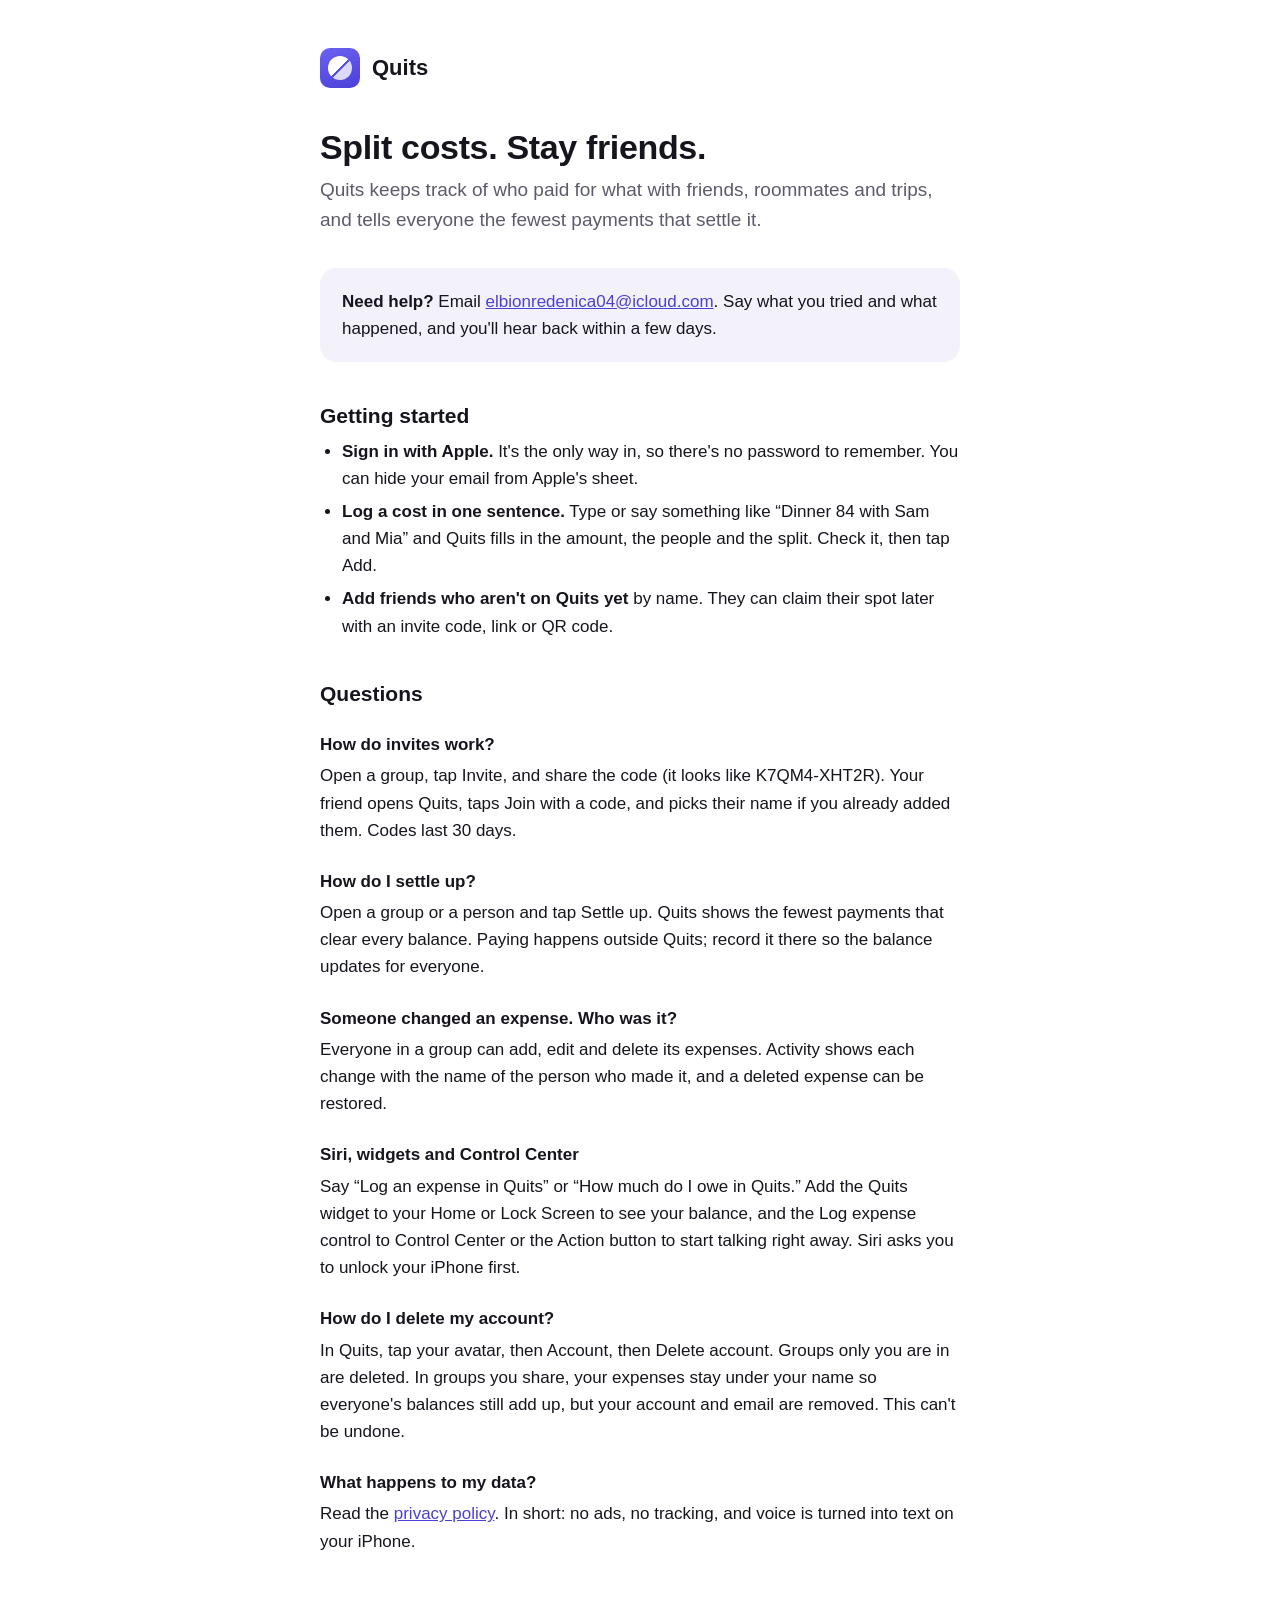
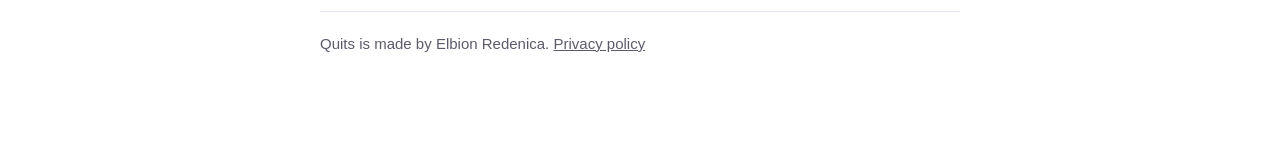
==== index.html @ 5f1b357d "Add the Quits support page and privacy policy Co-Authored-By: Claude Opus 5.5 <noreply@anthropic.com" ====
<!doctype html>
<html lang="en">
<head>
  <meta charset="utf-8">
  <meta name="viewport" content="width=device-width, initial-scale=1">
  <title>Quits · Support</title>
  <meta name="description" content="Help with Quits, the calm way to split costs with friends.">
  <link rel="stylesheet" href="style.css">
</head>
<body>
<main>
  <header class="brand">
    <a href="./"><span class="mark" aria-hidden="true"></span><span class="wordmark">Quits</span></a>
  </header>

  <h1>Split costs. Stay friends.</h1>
  <p class="lede">Quits keeps track of who paid for what with friends, roommates and trips, and tells everyone the fewest payments that settle it.</p>

  <div class="card">
    <p><strong>Need help?</strong> Email <a href="mailto:elbionredenica04@icloud.com">elbionredenica04@icloud.com</a>. Say what you tried and what happened, and you'll hear back within a few days.</p>
  </div>

  <h2>Getting started</h2>
  <ul>
    <li><strong>Sign in with Apple.</strong> It's the only way in, so there's no password to remember. You can hide your email from Apple's sheet.</li>
    <li><strong>Log a cost in one sentence.</strong> Type or say something like “Dinner 84 with Sam and Mia” and Quits fills in the amount, the people and the split. Check it, then tap Add.</li>
    <li><strong>Add friends who aren't on Quits yet</strong> by name. They can claim their spot later with an invite code, link or QR code.</li>
  </ul>

  <h2>Questions</h2>

  <h3>How do invites work?</h3>
  <p>Open a group, tap Invite, and share the code (it looks like K7QM4-XHT2R). Your friend opens Quits, taps Join with a code, and picks their name if you already added them. Codes last 30 days.</p>

  <h3>How do I settle up?</h3>
  <p>Open a group or a person and tap Settle up. Quits shows the fewest payments that clear every balance. Paying happens outside Quits; record it there so the balance updates for everyone.</p>

  <h3>Someone changed an expense. Who was it?</h3>
  <p>Everyone in a group can add, edit and delete its expenses. Activity shows each change with the name of the person who made it, and a deleted expense can be restored.</p>

  <h3>Siri, widgets and Control Center</h3>
  <p>Say “Log an expense in Quits” or “How much do I owe in Quits.” Add the Quits widget to your Home or Lock Screen to see your balance, and the Log expense control to Control Center or the Action button to start talking right away. Siri asks you to unlock your iPhone first.</p>

  <h3>How do I delete my account?</h3>
  <p>In Quits, tap your avatar, then Account, then Delete account. Groups only you are in are deleted. In groups you share, your expenses stay under your name so everyone's balances still add up, but your account and email are removed. This can't be undone.</p>

  <h3>What happens to my data?</h3>
  <p>Read the <a href="privacy/">privacy policy</a>. In short: no ads, no tracking, and voice is turned into text on your iPhone.</p>

  <footer>
    <p>Quits is made by Elbion Redenica. <a href="privacy/">Privacy policy</a></p>
  </footer>
</main>
</body>
</html>
---- style.css ----
:root {
  --accent: #4b3fd9;
  --ink: #16151d;
  --muted: #5d5b6b;
  --page: #ffffff;
  --tonal: #f3f2fb;
  --rule: #e6e4f2;
  color-scheme: light dark;
}

@media (prefers-color-scheme: dark) {
  :root {
    --accent: #8f86ff;
    --ink: #f2f1f8;
    --muted: #a6a3b8;
    --page: #0f0e14;
    --tonal: #1b1a24;
    --rule: #2a2836;
  }
}

* { box-sizing: border-box; }

body {
  margin: 0;
  background: var(--page);
  color: var(--ink);
  font: 17px/1.6 -apple-system, BlinkMacSystemFont, "SF Pro Text", "Helvetica Neue", Arial, sans-serif;
  -webkit-text-size-adjust: 100%;
}

main {
  max-width: 680px;
  margin: 0 auto;
  padding: 48px 20px 72px;
}

header.brand {
  display: flex;
  align-items: center;
  gap: 12px;
  margin-bottom: 40px;
}

header.brand a {
  display: flex;
  align-items: center;
  gap: 12px;
  color: inherit;
  text-decoration: none;
}

.mark {
  width: 40px;
  height: 40px;
  border-radius: 10px;
  background: linear-gradient(160deg, #6c62f0, var(--accent));
  position: relative;
  overflow: hidden;
  flex: none;
}

.mark::after {
  content: "";
  position: absolute;
  inset: 8px;
  border-radius: 50%;
  background: linear-gradient(135deg, #ffffff 49%, transparent 49%, transparent 55%, #dcd9ff 55%);
}

.wordmark {
  font: 700 22px/1 ui-rounded, "SF Pro Rounded", -apple-system, sans-serif;
}

h1 {
  font: 700 34px/1.15 ui-rounded, "SF Pro Rounded", -apple-system, sans-serif;
  margin: 0 0 8px;
  letter-spacing: -0.01em;
}

h2 {
  font-size: 21px;
  line-height: 1.3;
  margin: 40px 0 8px;
}

h3 {
  font-size: 17px;
  margin: 24px 0 4px;
}

p, ul { margin: 0 0 14px; }
ul { padding-left: 22px; }
li { margin-bottom: 6px; }

.lede {
  color: var(--muted);
  font-size: 19px;
  margin-bottom: 32px;
}

.updated {
  color: var(--muted);
  font-size: 15px;
}

a { color: var(--accent); }

.card {
  background: var(--tonal);
  border-radius: 16px;
  padding: 20px 22px;
  margin: 24px 0;
}

.card p:last-child { margin-bottom: 0; }

footer {
  border-top: 1px solid var(--rule);
  margin-top: 56px;
  padding-top: 20px;
  color: var(--muted);
  font-size: 15px;
}

footer a { color: inherit; }
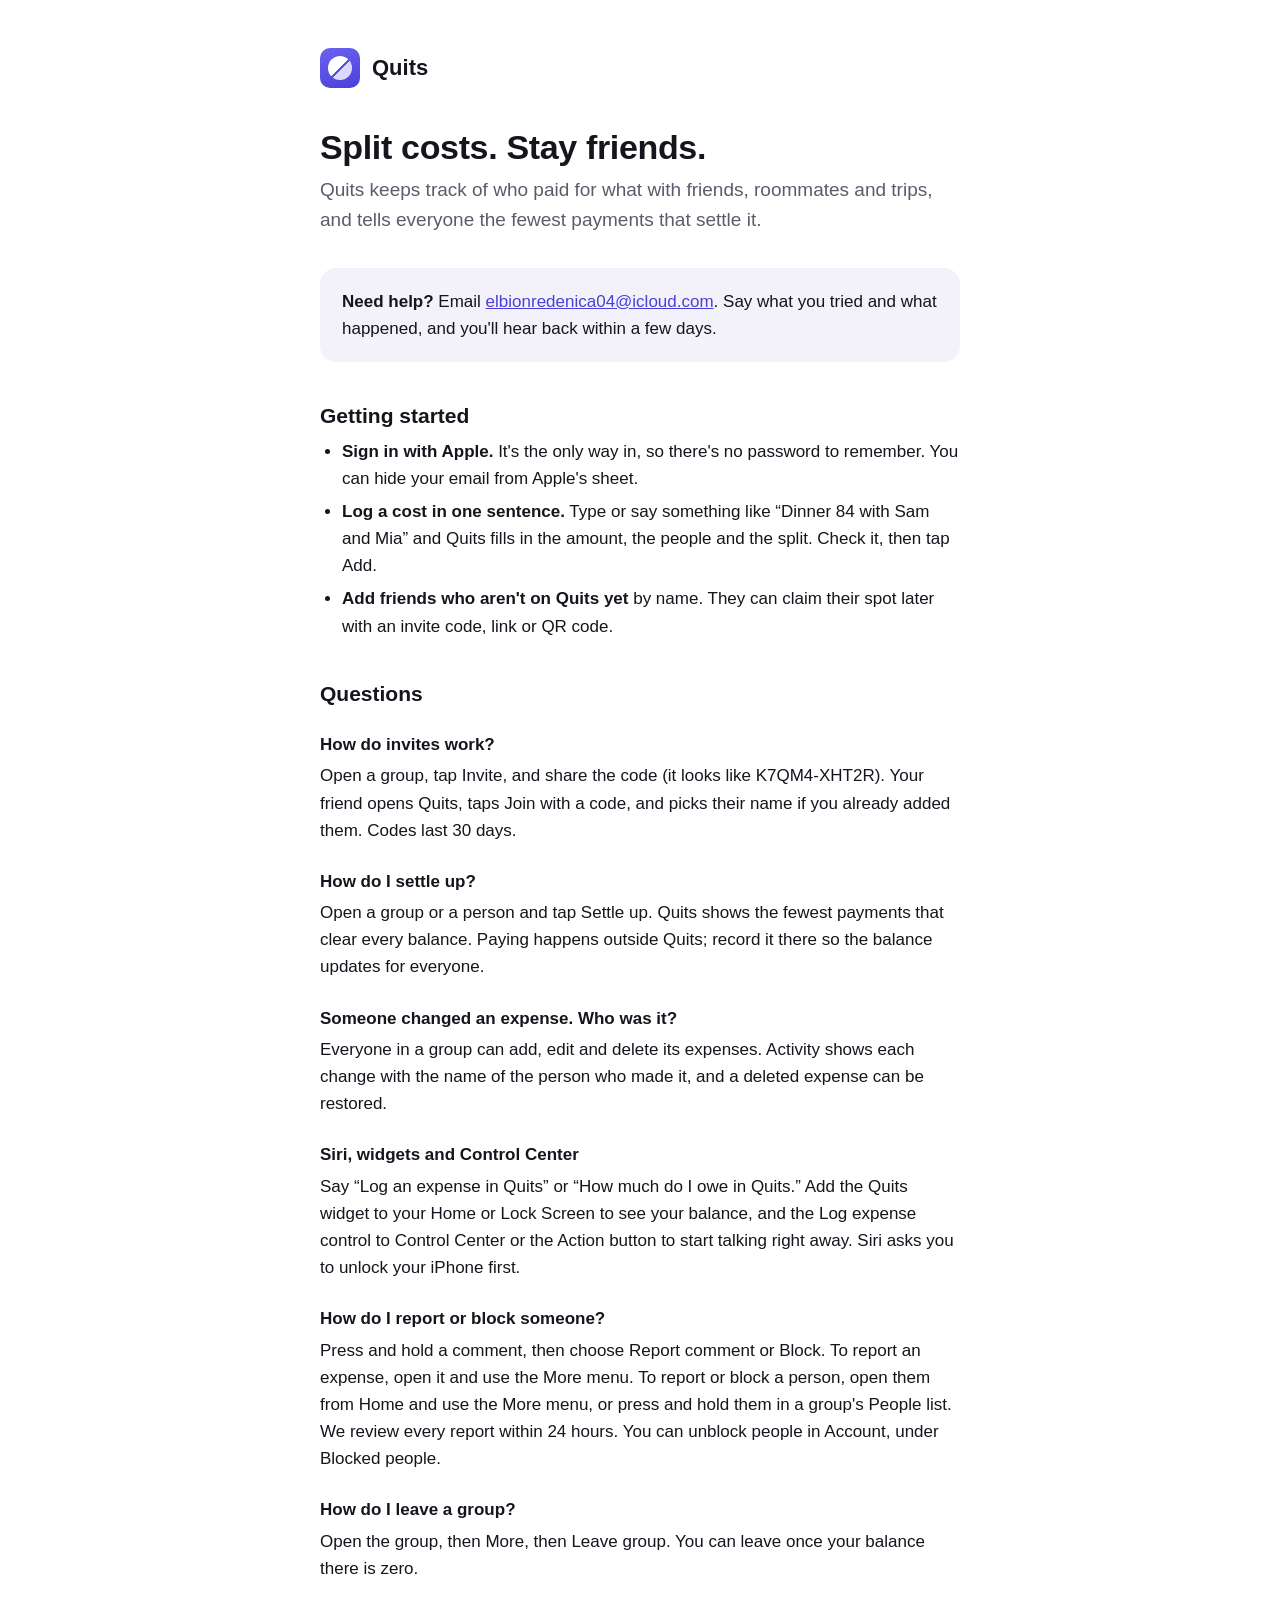
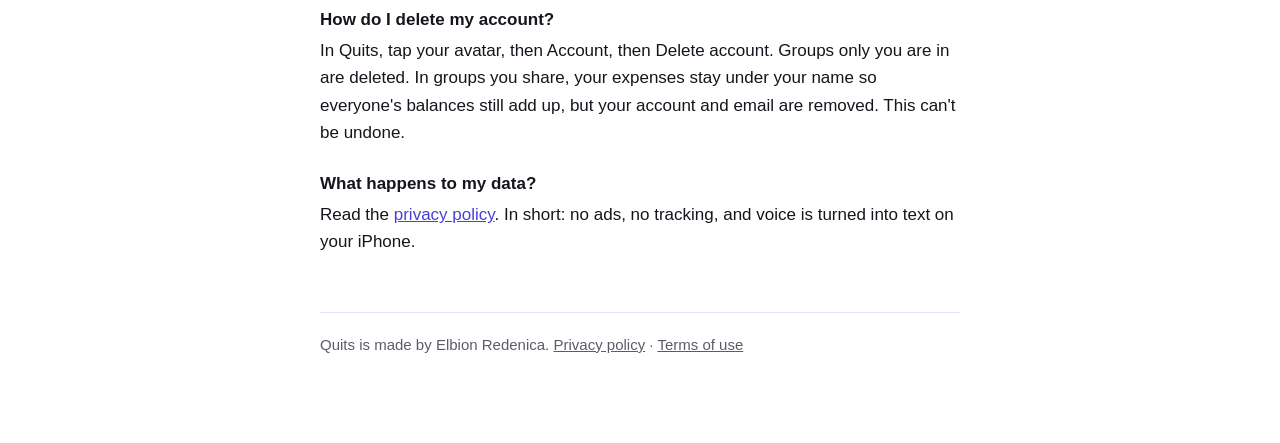
==== commit 650e5ac4: "Add terms of use; cover reports, blocking and leaving Co-Authored-By: Claude Opus 5.5 <noreply@anthr" ====
--- a/index.html
+++ b/index.html
@@ -41,6 +41,12 @@
   <h3>Siri, widgets and Control Center</h3>
   <p>Say “Log an expense in Quits” or “How much do I owe in Quits.” Add the Quits widget to your Home or Lock Screen to see your balance, and the Log expense control to Control Center or the Action button to start talking right away. Siri asks you to unlock your iPhone first.</p>
 
+  <h3>How do I report or block someone?</h3>
+  <p>Press and hold a comment, then choose Report comment or Block. To report an expense, open it and use the More menu. To report or block a person, open them from Home and use the More menu, or press and hold them in a group's People list. We review every report within 24 hours. You can unblock people in Account, under Blocked people.</p>
+
+  <h3>How do I leave a group?</h3>
+  <p>Open the group, then More, then Leave group. You can leave once your balance there is zero.</p>
+
   <h3>How do I delete my account?</h3>
   <p>In Quits, tap your avatar, then Account, then Delete account. Groups only you are in are deleted. In groups you share, your expenses stay under your name so everyone's balances still add up, but your account and email are removed. This can't be undone.</p>
 
@@ -48,7 +54,7 @@
   <p>Read the <a href="privacy/">privacy policy</a>. In short: no ads, no tracking, and voice is turned into text on your iPhone.</p>
 
   <footer>
-    <p>Quits is made by Elbion Redenica. <a href="privacy/">Privacy policy</a></p>
+    <p>Quits is made by Elbion Redenica. <a href="privacy/">Privacy policy</a> · <a href="terms/">Terms of use</a></p>
   </footer>
 </main>
 </body>
